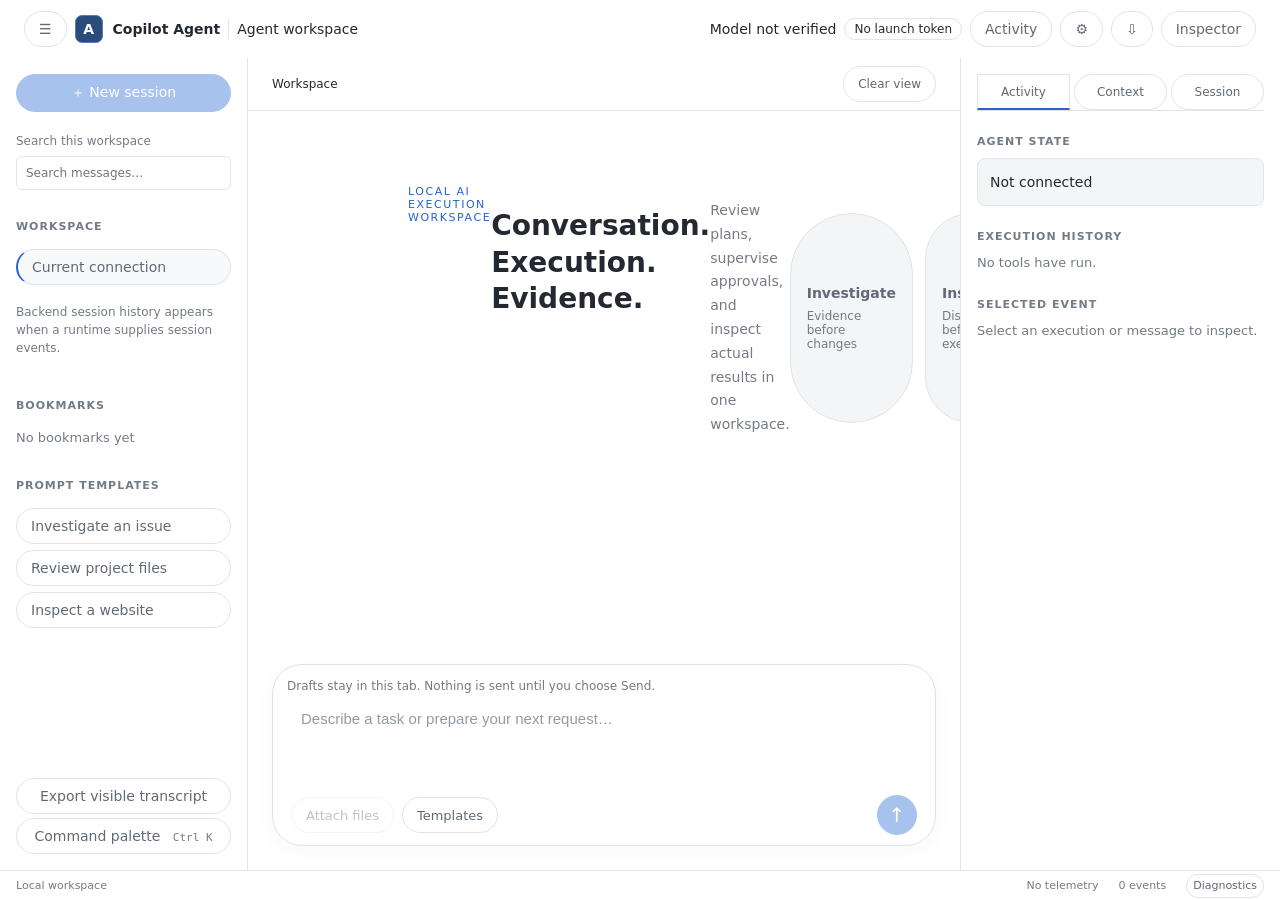
==== agent_ui/web/index.html @ c42e673f "Integrate graphical workspace and browser plans" ====
<!doctype html>
<html lang="en"><head><meta charset="utf-8"><meta name="viewport" content="width=device-width,initial-scale=1"><title>Copilot Agent Workspace</title><link rel="stylesheet" href="styles.css"></head>
<body class="light"><a class="skip" href="#composer">Skip to composer</a>
<header><button id="toggle-left" aria-label="Toggle sessions">☰</button><span class="brand"><span class="brandmark">A</span>Copilot Agent</span><span class="divider"></span><span id="session-title">Agent workspace</span><span class="spacer"></span><span id="model">Model not verified</span><span id="connection" class="pill">Connecting</span><button id="notifications" aria-label="Notifications">Activity</button><button id="settings" title="Settings" aria-label="Settings">⚙</button><button id="focus-export" title="Export transcript" aria-label="Export transcript">⇩</button><button id="toggle-right" aria-label="Toggle context panel">Inspector</button></header>
<div class="layout"><aside id="sidebar"><button id="new-session" class="primary wide" disabled>＋ New session</button><label class="search-label">Search this workspace<input id="search" type="search" placeholder="Search messages…"></label><h2>WORKSPACE</h2><button class="nav active" id="current-session">Current connection</button><p class="muted small">Backend session history appears when a runtime supplies session events.</p><h2>BOOKMARKS</h2><div id="bookmarks" class="empty-small">No bookmarks yet</div><h2>PROMPT TEMPLATES</h2><button class="nav template" data-template="Investigate the issue using evidence. Propose an ordered plan, inspect before changing anything, and report what remains unverified.">Investigate an issue</button><button class="nav template" data-template="Review the attached files. Identify the requested changes, preserve existing contracts, and propose a minimal validation plan.">Review project files</button><button class="nav template" data-template="Inspect the approved website using the existing browser session. Discover controls first, then propose the next safe execution batch.">Inspect a website</button><div class="sidebar-bottom"><button id="export">Export visible transcript</button><button id="palette-button">Command palette <kbd>Ctrl K</kbd></button></div></aside>
<main><div class="thread-toolbar"><span id="state-label">Workspace</span><span class="spacer"></span><button id="clear-view">Clear view</button><button id="jump" hidden>New activity ↓</button></div><section id="thread" aria-label="Conversation"><div class="welcome" id="welcome"><span class="eyebrow">LOCAL AI EXECUTION WORKSPACE</span><h1>Conversation. Execution. Evidence.</h1><p>Review plans, supervise approvals, and inspect actual results in one workspace.</p><div class="welcome-grid"><button class="template" data-template="Investigate the issue and propose a safe multistep plan.">Investigate<span>Evidence before changes</span></button><button class="template" data-template="Inspect the approved page and identify its controls before proposing actions.">Inspect<span>Discover before execution</span></button><button class="template" data-template="Validate the proposed changes and report actual test evidence.">Validate<span>Results, not assumptions</span></button></div><p class="muted" id="runtime-note">Connecting to the local workspace…</p></div><div id="messages"></div></section><div id="approval-region" aria-label="Pending approvals"></div><section class="composer-shell"><div id="draft-note" class="muted small">Drafts stay in this tab. Nothing is sent until you choose Send.</div><label for="composer" class="sr-only">Request to Copilot</label><textarea id="composer" placeholder="Describe a task or prepare your next request…" rows="3"></textarea><div class="composer-actions"><button id="attach" disabled>Attach files</button><button id="templates">Templates</button><button disabled title="Voice input is not implemented">Voice unavailable</button><span class="spacer"></span><span class="muted small">Ctrl Enter to send</span><button id="stop" hidden>Stop agent</button><button id="send" class="primary" aria-label="Send message" title="Send message" disabled>↑</button></div></section></main>
<aside id="inspector"><div class="tabs" role="tablist"><button role="tab" aria-selected="true" data-tab="activity">Activity</button><button role="tab" aria-selected="false" data-tab="context">Context</button><button role="tab" aria-selected="false" data-tab="session">Session</button></div><div id="inspector-content"><h2>AGENT STATE</h2><div id="agent-state" class="inspector-card">Not connected</div><h2>EXECUTION HISTORY</h2><div id="tools" class="empty-small">No tools have run.</div><h2>SELECTED EVENT</h2><div id="selection" class="empty-small">Select an execution or message to inspect.</div></div></aside></div>
<footer><span id="health">Local workspace</span><span class="spacer"></span><span>No telemetry</span><span id="count">0 events</span><button id="debug">Diagnostics</button></footer><div id="live" class="sr-only" role="status" aria-live="polite"></div><div id="toast" role="status" hidden></div>
<dialog id="modal"><div class="dialog-head"><h2 id="modal-title">Workspace</h2><button id="modal-close" aria-label="Close dialog">×</button></div><div id="modal-content"></div></dialog><script src="app.js"></script></body></html>
---- agent_ui/web/styles.css ----
:root{color-scheme:dark;--bg:#111318;--nav:#15181e;--surface:#1b2028;--raised:#242b35;--border:#343d49;--text:#f0f3f8;--muted:#b8c2d0;--accent:#8ab4f8;--success:#8bd5a3;--warning:#eac17a;--error:#f19a9a;font-family:"Segoe UI",system-ui,sans-serif;font-size:14px}*{box-sizing:border-box}body{margin:0;background:var(--bg);color:var(--text);height:100vh;display:flex;flex-direction:column}button,input,textarea{font:inherit}button{color:var(--text);background:transparent;border:1px solid transparent;border-radius:6px;padding:8px 10px;cursor:pointer;min-height:36px}button:hover{background:var(--raised)}button:disabled{opacity:.5;cursor:not-allowed}button:focus-visible,input:focus-visible,textarea:focus-visible,summary:focus-visible{outline:2px solid var(--accent);outline-offset:3px}.primary{background:#294c7a;border-color:#507eb8}.primary:hover{background:#355d91}.wide{width:100%}header{height:56px;flex-shrink:0;display:flex;align-items:center;gap:12px;padding:0 16px;border-bottom:1px solid var(--border);background:var(--nav)}.brand{display:flex;align-items:center;gap:10px;font-weight:600;white-space:nowrap}.brandmark{background:#294c7a;border:1px solid #507eb8;width:28px;height:28px;border-radius:7px;display:grid;place-items:center}.divider{height:20px;border-left:1px solid var(--border)}.spacer{flex:1}.pill{border:1px solid var(--border);border-radius:12px;padding:3px 9px;font-size:12px;white-space:nowrap}.layout{display:grid;grid-template-columns:248px minmax(340px,1fr) 320px;flex:1;min-height:0}.layout.left-hidden{grid-template-columns:0 minmax(340px,1fr) 320px}.layout.right-hidden{grid-template-columns:248px minmax(340px,1fr) 0}.layout.left-hidden.right-hidden{grid-template-columns:0 1fr 0}.left-hidden #sidebar,.right-hidden #inspector{display:none}aside{background:var(--nav);overflow:auto;min-width:0}#sidebar{padding:16px;border-right:1px solid var(--border);display:flex;flex-direction:column;gap:6px}h2{font-size:11px;letter-spacing:.09em;color:var(--muted);margin:24px 0 10px}.search-label{font-size:12px;color:var(--muted);display:block;margin-top:16px}input{width:100%;padding:9px;margin-top:8px;background:var(--bg);border:1px solid var(--border);border-radius:6px;color:var(--text)}.nav{text-align:left;width:100%}.active{background:var(--raised);border-left:2px solid var(--accent)}.sidebar-bottom{margin-top:auto;padding-top:24px;display:grid;gap:4px}kbd{font:11px "Cascadia Code",monospace;color:var(--muted);margin-left:8px}.muted{color:var(--muted)}.small{font-size:12px;line-height:1.5}.empty-small{font-size:13px;color:var(--muted);line-height:1.6}main{min-width:0;min-height:0;display:flex;flex-direction:column}.thread-toolbar{display:flex;align-items:center;padding:8px 24px;border-bottom:1px solid var(--border);font-size:12px}#thread{overflow:auto;flex:1;padding:28px 32px;scroll-behavior:auto}.welcome{max-width:760px;margin:6vh auto 30px}.eyebrow{font-size:11px;letter-spacing:.14em;color:var(--accent)}h1{font-size:28px;font-weight:600;line-height:1.3}.welcome p{line-height:1.7;color:var(--muted)}.welcome-grid{display:grid;grid-template-columns:repeat(3,1fr);gap:12px;margin:28px 0}.welcome-grid button{text-align:left;background:var(--surface);border:1px solid var(--border);padding:16px;font-weight:600}.welcome-grid span{display:block;font-size:12px;color:var(--muted);margin-top:8px;font-weight:400}.message{max-width:900px;margin:0 auto 24px}.message-head{display:flex;gap:10px;align-items:center;font-size:12px;margin-bottom:10px;color:var(--muted)}.message-head strong{color:var(--text)}.message-head time{margin-left:auto}.avatar{width:24px;height:24px;border:1px solid var(--border);border-radius:6px;display:grid;place-items:center;font-size:11px}.message-body{font-size:15px;line-height:1.65;overflow-wrap:anywhere}.message.user .message-body{background:var(--surface);border:1px solid var(--border);padding:14px 18px;border-radius:8px}.message.system,.message.status,.message.connection{border-left:2px solid var(--border);padding:4px 12px}.message.error{border:1px solid #84525a;background:#241b21;padding:16px;border-radius:8px}.message.warning{border:1px solid #78633e;padding:16px;border-radius:8px}.message.tool,.message.plan,.message.artifact{border:1px solid var(--border);background:var(--surface);border-radius:8px;padding:16px}.message.selected{outline:1px solid var(--accent)}.status-row{display:flex;align-items:center;gap:10px;font-size:13px}.status-success{color:var(--success)}.status-error{color:var(--error)}.status-warning{color:var(--warning)}.status-neutral{color:var(--muted)}.spinner{width:12px;height:12px;border:2px solid var(--border);border-top-color:var(--accent);border-radius:50%;animation:spin 1s linear infinite}@keyframes spin{to{transform:rotate(360deg)}}.steps{list-style:none;padding:0;margin:12px 0}.steps li{padding:8px 0;display:flex;gap:12px;border-bottom:1px solid var(--border)}.step-number{color:var(--muted);min-width:20px}.step-copy{flex:1}.step-copy small{display:block;color:var(--muted)}details{margin-top:12px}summary{cursor:pointer;color:var(--muted);padding:5px 0}pre{background:var(--bg);border:1px solid var(--border);border-radius:6px;padding:12px;overflow:auto;font:13px/1.5 "Cascadia Code",Consolas,monospace;white-space:pre-wrap;overflow-wrap:anywhere}code{font-family:"Cascadia Code",Consolas,monospace}table{border-collapse:collapse;width:100%;font-size:13px;margin:12px 0}th,td{padding:8px;border:1px solid var(--border);text-align:left}.message-body p{margin:0 0 12px}.message-body ul{padding-left:22px}.code-head{display:flex;justify-content:space-between;align-items:center;font-size:12px;color:var(--muted)}.composer-shell{margin:0 24px 18px;border:1px solid var(--border);background:var(--surface);border-radius:10px;padding:12px}textarea{width:100%;resize:vertical;min-height:72px;max-height:260px;background:transparent;color:var(--text);border:0;padding:10px 2px;line-height:1.6}textarea:focus{outline:0}.composer-shell:focus-within{border-color:var(--accent)}.composer-actions{display:flex;align-items:center;gap:4px;flex-wrap:wrap}#inspector{border-left:1px solid var(--border);padding:16px}.tabs{display:flex;border-bottom:1px solid var(--border);gap:4px}.tabs button{flex:1;padding:8px 4px;font-size:12px}.tabs [aria-selected=true]{border-bottom:2px solid var(--accent);border-radius:0}.inspector-card{padding:12px;border:1px solid var(--border);background:var(--surface);border-radius:8px;line-height:1.6}.tool-mini{width:100%;text-align:left;border:1px solid var(--border);margin-bottom:8px;font-size:12px}.tool-mini span{display:block;color:var(--muted);margin-top:4px}footer{height:30px;border-top:1px solid var(--border);display:flex;align-items:center;gap:20px;padding:0 16px;font-size:11px;color:var(--muted);flex-shrink:0}footer button{min-height:24px;padding:2px 6px;font-size:11px}.sr-only{position:absolute;width:1px;height:1px;overflow:hidden;clip-path:inset(50%)}.skip{position:absolute;top:-100px;left:12px;z-index:10;background:var(--raised);color:var(--text);padding:10px}.skip:focus{top:8px}dialog{width:min(760px,90vw);max-height:85vh;border:1px solid var(--border);border-radius:10px;background:var(--surface);color:var(--text);padding:24px}dialog::backdrop{background:#0009}.dialog-head{display:flex;align-items:center;justify-content:space-between}.dialog-head h2{font-size:18px;letter-spacing:0;color:var(--text);margin:0}.dialog-actions{display:flex;gap:8px;margin-top:16px;flex-wrap:wrap}.approval{margin:0 24px 12px;padding:16px;border:1px solid #78633e;border-radius:8px;background:#242117}.approval h3{font-size:14px;margin:0 0 8px;color:var(--warning)}.approval p{font-size:13px;line-height:1.6}.approval .review{border:1px solid var(--border)}#toast{position:fixed;bottom:48px;left:50%;transform:translateX(-50%);padding:12px 18px;background:var(--raised);border:1px solid var(--border);border-radius:8px;max-width:80vw;z-index:20}.command{display:block;width:100%;text-align:left;border-bottom:1px solid var(--border);border-radius:0;padding:12px}.match{outline:1px solid var(--accent)}a{color:var(--accent)}.compact .message{margin-bottom:14px}.compact #thread{padding:18px 24px}.light{color-scheme:light;--bg:#f6f8fb;--nav:#eef1f5;--surface:#fff;--raised:#e4eaf2;--border:#b8c4d4;--text:#182230;--muted:#45556a;--accent:#245ca2;--success:#23623d;--warning:#72511a;--error:#a13243}.light .primary{color:white}.light .message.error{background:#fff1f3}.light .approval{background:#fff8e8}.light .brandmark{color:white}@media(max-width:1100px){.layout{grid-template-columns:220px minmax(340px,1fr) 0}#inspector{display:none}.layout.left-hidden{grid-template-columns:0 1fr 0}.layout.right-hidden{grid-template-columns:220px 1fr 0}header #model{display:none}}@media(max-width:720px){.layout,.layout.right-hidden{grid-template-columns:0 1fr 0}#sidebar{display:none}header{gap:6px;padding:0 8px}#session-title,.divider,header #notifications{display:none}.brand{font-size:12px}#thread{padding:20px 16px}.composer-shell{margin:0 12px 12px}.welcome-grid{grid-template-columns:1fr}.composer-actions .small{display:none}footer{gap:8px}header button{font-size:12px;padding:6px}.layout.mobile-left{grid-template-columns:220px 1fr 0}.mobile-left #sidebar{display:flex}.layout.mobile-right{grid-template-columns:0 1fr 280px}.mobile-right #inspector{display:block}.layout.mobile-right main{display:none}}@media(prefers-reduced-motion:reduce){*{animation:none!important;scroll-behavior:auto!important}}@media(forced-colors:active){button,.message,.approval{border:1px solid CanvasText}.spinner{border-color:CanvasText}.primary{background:Highlight;color:HighlightText}}
/* Focused white chat: presentation only, runtime and approval contracts unchanged. */
:root,.light{color-scheme:light;--bg:#fff;--nav:#fff;--surface:#f4f5f7;--raised:#f8f9fb;--border:#e1e4e8;--text:#242830;--muted:#747b86;--accent:#2563cf;--success:#337957;--warning:#94703b;--error:#b15462}
html,body{height:100%;background:#fff;color:var(--text)}body{display:flex;flex-direction:column;font-family:'Segoe UI',system-ui,sans-serif}
header{height:58px;min-height:58px;background:#fff;border:0;padding:10px 24px;gap:8px}
header .brand,header .divider,#session-title,#model,#connection,#notifications,#toggle-left,#toggle-right,footer,#sidebar,#inspector,.thread-heading,#welcome{display:none!important}
.layout,.layout.left-hidden,.layout.right-hidden,.layout.mobile-left,.layout.mobile-right{display:flex!important;flex:1;min-height:0;grid-template-columns:none}
.layout main,.layout.mobile-right main{display:flex!important;flex:1;min-width:0;flex-direction:column;background:#fff}
#thread{flex:1;min-height:0;padding:20px max(24px,calc((100vw - 960px)/2));scrollbar-width:thin;scrollbar-color:#dce0e6 transparent;scroll-behavior:smooth}
#messages{width:100%;padding-bottom:20px}.message{width:fit-content;max-width:86%;margin:0 auto 20px 0;border:0!important;padding:0!important;background:transparent!important;border-radius:0!important;animation:chat-in .18s ease-out}
.message.user{margin-left:auto;margin-right:0;max-width:78%}.message-head{gap:6px;margin:0 12px 6px;font-size:11px;color:#818894}.message-head .avatar,.message-head strong,.message-head time{display:none}.message-head button{opacity:0;padding:3px 9px;font-size:11px;transition:opacity .15s}.message:hover .message-head button,.message:focus-within .message-head button{opacity:1}
.message-body,.message.user .message-body{padding:16px 20px;border:1px solid #e8eaee;border-radius:22px;background:#f2f3f5;color:#292d35;line-height:1.7;font-size:15px;overflow-wrap:anywhere;min-width:60px;max-width:100%;height:auto;box-shadow:0 1px 2px #18243b04}
.message.user .message-body{background:#e7f0ff;border-color:#dbe8ff;color:#163b75;border-bottom-right-radius:7px}.message.copilot .message-body{border-bottom-left-radius:7px}
.message.system .message-body,.message.status .message-body,.message.connection .message-body,.message.session .message-body{background:#f4f5f7;border-color:#e8eaee;color:#626976}
.message.plan .message-body,.message.context .message-body{background:#f0edfa;border-color:#e6e0f5;color:#655282}.message.tool .message-body,.message.artifact .message-body{background:#edf6f0;border-color:#dfeee4;color:#37634b}.message.model .message-body{background:#edf3fc;border-color:#e0e9f6;color:#42618b}.message.warning .message-body{background:#fff6e7;border-color:#f3e8d1;color:#826632}.message.error .message-body{background:#fceef0;border-color:#f3dfe4;color:#995365}
.message-body p:last-child{margin-bottom:0}.message-body pre{max-width:100%;border:1px solid #e0e3e9;background:#fff;border-radius:14px;padding:16px;overflow:auto;color:#303641}.message-body code{background:#e7e9ef;color:inherit;border-radius:5px;padding:2px 5px}.message-body pre code{background:none;padding:0}.message-body table{display:block;max-width:100%;overflow:auto;border-radius:10px}.message-body details{border-radius:12px;background:#ffffff65;padding:8px 12px;margin-top:12px}.message-body summary{font-size:12px;cursor:pointer}
button{border:1px solid #e0e3e8;background:#fff;color:#626976;border-radius:999px;padding:9px 14px;transition:background .15s,border-color .15s,box-shadow .15s;cursor:pointer}button:hover:not(:disabled){background:#f4f6f9;border-color:#cbd2dc;box-shadow:0 2px 6px #24365608}button:active:not(:disabled){background:#eaf0f8}button:focus-visible,textarea:focus-visible{outline:2px solid #7eabf0;outline-offset:3px}button:disabled{opacity:.4;cursor:not-allowed}.primary,.light .primary{background:#2868d5;color:#fff;border-color:#2868d5}.primary:hover:not(:disabled){background:#205bbc;color:#fff}
.composer-shell{width:calc(100% - 48px);max-width:960px;margin:0 auto 24px;padding:12px 14px 10px;background:#fff;border:1px solid #dfe3e9;border-radius:30px;box-shadow:0 5px 24px #23365308;flex-shrink:0}.composer-shell:focus-within{border-color:#b6c9e7;box-shadow:0 5px 24px #23365308,0 0 0 3px #eaf2ff70}.composer-shell label,.composer-actions .small,.composer-actions button[title*="Voice"]{display:none!important}
#composer{display:block;width:100%;min-height:52px;height:52px;max-height:min(38vh,360px);resize:none;border:0!important;border-radius:24px;background:#fff;color:#242830;padding:12px 14px;font:15px/1.6 'Segoe UI',sans-serif;box-sizing:border-box;outline:none;overflow-y:hidden}#composer::placeholder{color:#959ba5}.composer-actions{display:flex;align-items:center;gap:8px;padding:4px 4px 0}.composer-actions button{font-size:13px}#send{width:40px;height:40px;padding:0;font-size:20px}#attachments:empty{display:none}#attachments{display:flex;flex-wrap:wrap;gap:6px;padding:0 10px}.attachment-chip{border-radius:14px;background:#f5f7fa;border:1px solid #e5e8ed}
#approval-area:empty{display:none}#approval-area{max-width:960px;width:calc(100% - 48px);margin:0 auto}.approval{border-radius:20px;background:#fff8ec;border:1px solid #f0e4cc;margin-bottom:14px}.approval button{margin-right:6px}
#modal{border:1px solid #e4e7ec;border-radius:24px;background:#fff;color:#292d35;box-shadow:0 20px 80px #26344824}#modal::backdrop{background:#24344a24;backdrop-filter:blur(3px)}#toast{background:#fff;color:#424a57;border:1px solid #e4e7ec;border-radius:18px;box-shadow:0 8px 30px #22344c12;bottom:120px}
@keyframes chat-in{from{opacity:0;transform:translateY(4px)}to{opacity:1;transform:translateY(0)}}
@media(max-width:720px){header{padding:8px 16px;height:48px;min-height:48px}#thread{padding:12px 16px}.message{max-width:94%}.message.user{max-width:88%}.message-body,.message.user .message-body{padding:13px 16px;font-size:14px}.composer-shell{width:calc(100% - 24px);margin-bottom:12px;border-radius:26px}#approval-area{width:calc(100% - 24px)}.message-head button{opacity:1}#composer{max-height:30vh}}
@media(prefers-reduced-motion:reduce){*{animation:none!important;scroll-behavior:auto!important;transition:none!important}}
/* Keep the workspace navigation and evidence inspector available beside chat. */
header .brand{display:flex!important}header .divider,#session-title,#model,#connection,#notifications,#toggle-left,#toggle-right{display:initial!important}
header .brandmark{display:grid!important}header .spacer{display:block!important}
footer{display:flex!important}#sidebar{display:flex!important}#inspector{display:block!important}#welcome{display:flex!important}
.layout,.layout.left-hidden,.layout.right-hidden,.layout.mobile-left,.layout.mobile-right{display:grid!important;grid-template-columns:248px minmax(340px,1fr) 320px!important}
.layout.left-hidden{grid-template-columns:0 minmax(340px,1fr) 320px!important}.layout.right-hidden{grid-template-columns:248px minmax(340px,1fr) 0!important}
.layout.left-hidden.right-hidden{grid-template-columns:0 minmax(340px,1fr) 0!important}
@media(max-width:1100px){.layout,.layout.right-hidden{grid-template-columns:220px minmax(340px,1fr) 0!important}#inspector{display:none!important}.layout.right-hidden{grid-template-columns:220px minmax(340px,1fr) 0!important}}
@media(max-width:720px){.layout,.layout.right-hidden{grid-template-columns:0 minmax(0,1fr) 0!important}#sidebar{display:none!important}header .brand{display:flex!important}#session-title,header .divider,header #notifications{display:none!important}.layout.mobile-left{grid-template-columns:minmax(200px,80vw) minmax(0,1fr) 0!important}.mobile-left #sidebar{display:flex!important}.layout.mobile-right{grid-template-columns:0 minmax(0,1fr) minmax(260px,85vw)!important}.mobile-right #inspector{display:block!important}.mobile-right main{display:none!important}}
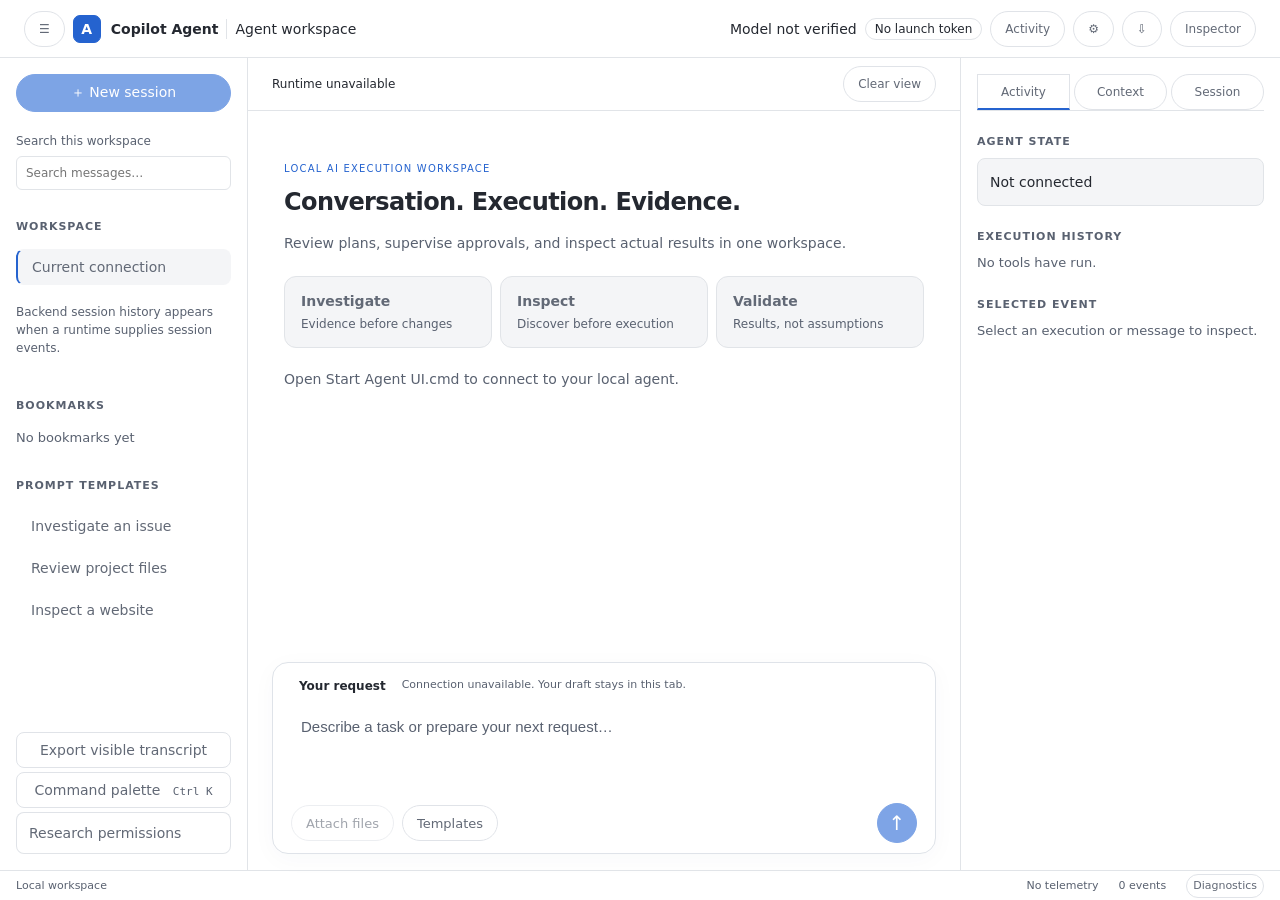
==== commit ddbc7968: "Refine agent launch card and preserve prompt execution flow" ====
--- a/agent_ui/web/index.html
+++ b/agent_ui/web/index.html
@@ -3,7 +3,12 @@
 <body class="light"><a class="skip" href="#composer">Skip to composer</a>
 <header><button id="toggle-left" aria-label="Toggle sessions">☰</button><span class="brand"><span class="brandmark">A</span>Copilot Agent</span><span class="divider"></span><span id="session-title">Agent workspace</span><span class="spacer"></span><span id="model">Model not verified</span><span id="connection" class="pill">Connecting</span><button id="notifications" aria-label="Notifications">Activity</button><button id="settings" title="Settings" aria-label="Settings">⚙</button><button id="focus-export" title="Export transcript" aria-label="Export transcript">⇩</button><button id="toggle-right" aria-label="Toggle context panel">Inspector</button></header>
 <div class="layout"><aside id="sidebar"><button id="new-session" class="primary wide" disabled>＋ New session</button><label class="search-label">Search this workspace<input id="search" type="search" placeholder="Search messages…"></label><h2>WORKSPACE</h2><button class="nav active" id="current-session">Current connection</button><p class="muted small">Backend session history appears when a runtime supplies session events.</p><h2>BOOKMARKS</h2><div id="bookmarks" class="empty-small">No bookmarks yet</div><h2>PROMPT TEMPLATES</h2><button class="nav template" data-template="Investigate the issue using evidence. Propose an ordered plan, inspect before changing anything, and report what remains unverified.">Investigate an issue</button><button class="nav template" data-template="Review the attached files. Identify the requested changes, preserve existing contracts, and propose a minimal validation plan.">Review project files</button><button class="nav template" data-template="Inspect the approved website using the existing browser session. Discover controls first, then propose the next safe execution batch.">Inspect a website</button><div class="sidebar-bottom"><button id="export">Export visible transcript</button><button id="palette-button">Command palette <kbd>Ctrl K</kbd></button></div></aside>
-<main><div class="thread-toolbar"><span id="state-label">Workspace</span><span class="spacer"></span><button id="clear-view">Clear view</button><button id="jump" hidden>New activity ↓</button></div><section id="thread" aria-label="Conversation"><div class="welcome" id="welcome"><span class="eyebrow">LOCAL AI EXECUTION WORKSPACE</span><h1>Conversation. Execution. Evidence.</h1><p>Review plans, supervise approvals, and inspect actual results in one workspace.</p><div class="welcome-grid"><button class="template" data-template="Investigate the issue and propose a safe multistep plan.">Investigate<span>Evidence before changes</span></button><button class="template" data-template="Inspect the approved page and identify its controls before proposing actions.">Inspect<span>Discover before execution</span></button><button class="template" data-template="Validate the proposed changes and report actual test evidence.">Validate<span>Results, not assumptions</span></button></div><p class="muted" id="runtime-note">Connecting to the local workspace…</p></div><div id="messages"></div></section><div id="approval-region" aria-label="Pending approvals"></div><section class="composer-shell"><div id="draft-note" class="muted small">Drafts stay in this tab. Nothing is sent until you choose Send.</div><label for="composer" class="sr-only">Request to Copilot</label><textarea id="composer" placeholder="Describe a task or prepare your next request…" rows="3"></textarea><div class="composer-actions"><button id="attach" disabled>Attach files</button><button id="templates">Templates</button><button disabled title="Voice input is not implemented">Voice unavailable</button><span class="spacer"></span><span class="muted small">Ctrl Enter to send</span><button id="stop" hidden>Stop agent</button><button id="send" class="primary" aria-label="Send message" title="Send message" disabled>↑</button></div></section></main>
+<main><div class="thread-toolbar"><span id="state-label">Workspace</span><span class="spacer"></span><button id="clear-view">Clear view</button><button id="jump" hidden>New activity ↓</button></div><section id="thread" aria-label="Conversation"><div class="welcome" id="welcome"><span class="eyebrow">LOCAL AI EXECUTION WORKSPACE</span><h1>Conversation. Execution. Evidence.</h1><p>Review plans, supervise approvals, and inspect actual results in one workspace.</p><div class="welcome-grid"><button class="template" data-template="Investigate the issue and propose a safe multistep plan.">Investigate<span>Evidence before changes</span></button><button class="template" data-template="Inspect the approved page and identify its controls before proposing actions.">Inspect<span>Discover before execution</span></button><button class="template" data-template="Validate the proposed changes and report actual test evidence.">Validate<span>Results, not assumptions</span></button></div><p class="muted" id="runtime-note">Connecting to the local workspace…</p></div><div id="messages"></div></section><div id="approval-region" aria-label="Pending approvals"></div><section id="launch-card" class="launch-card" aria-labelledby="launch-heading" hidden>
+<div class="launch-copy"><span class="eyebrow">LOCAL WORKSPACE</span><h2 id="launch-heading">Start agent</h2><p>Open the visible Copilot browser and initialise this session.</p></div>
+<dl class="launch-summary"><div><dt>Browser</dt><dd>Visible Edge</dd></div><div><dt>Model</dt><dd>Choose after starting</dd></div><div><dt>Execution</dt><dd>Approval required for generated code</dd></div></dl>
+<div class="launch-actions"><button id="start-agent" class="primary" type="button" aria-describedby="launch-status">Start agent <span aria-hidden="true">&rarr;</span></button><button id="cancel-launch" type="button">Cancel</button></div>
+<p id="launch-status" class="launch-status" role="status" aria-live="polite" aria-atomic="true">Waiting for the backend start prompt.</p>
+</section><section class="composer-shell"><div id="draft-note" class="muted small"><span id="composer-label">Your request</span><span id="composer-hint">Drafts stay in this tab. Nothing is sent until you choose Send.</span></div><label for="composer" class="sr-only">Request to Copilot</label><textarea id="composer" aria-describedby="composer-hint composer-error" maxlength="100000" placeholder="Describe a task or prepare your next request…" rows="3"></textarea><p id="composer-error" class="composer-error" role="alert" hidden></p><div class="composer-actions"><button id="attach" disabled>Attach files</button><button id="templates">Templates</button><button disabled title="Voice input is not implemented">Voice unavailable</button><span class="spacer"></span><span class="muted small">Ctrl Enter to send</span><button id="stop" hidden>Stop agent</button><button id="send" class="primary" aria-label="Send message" title="Send message" disabled>↑</button></div></section></main>
 <aside id="inspector"><div class="tabs" role="tablist"><button role="tab" aria-selected="true" data-tab="activity">Activity</button><button role="tab" aria-selected="false" data-tab="context">Context</button><button role="tab" aria-selected="false" data-tab="session">Session</button></div><div id="inspector-content"><h2>AGENT STATE</h2><div id="agent-state" class="inspector-card">Not connected</div><h2>EXECUTION HISTORY</h2><div id="tools" class="empty-small">No tools have run.</div><h2>SELECTED EVENT</h2><div id="selection" class="empty-small">Select an execution or message to inspect.</div></div></aside></div>
 <footer><span id="health">Local workspace</span><span class="spacer"></span><span>No telemetry</span><span id="count">0 events</span><button id="debug">Diagnostics</button></footer><div id="live" class="sr-only" role="status" aria-live="polite"></div><div id="toast" role="status" hidden></div>
 <dialog id="modal"><div class="dialog-head"><h2 id="modal-title">Workspace</h2><button id="modal-close" aria-label="Close dialog">×</button></div><div id="modal-content"></div></dialog><script src="app.js"></script></body></html>
--- a/agent_ui/web/styles.css
+++ b/agent_ui/web/styles.css
@@ -31,3 +31,50 @@
 .layout.left-hidden.right-hidden{grid-template-columns:0 minmax(340px,1fr) 0!important}
 @media(max-width:1100px){.layout,.layout.right-hidden{grid-template-columns:220px minmax(340px,1fr) 0!important}#inspector{display:none!important}.layout.right-hidden{grid-template-columns:220px minmax(340px,1fr) 0!important}}
 @media(max-width:720px){.layout,.layout.right-hidden{grid-template-columns:0 minmax(0,1fr) 0!important}#sidebar{display:none!important}header .brand{display:flex!important}#session-title,header .divider,header #notifications{display:none!important}.layout.mobile-left{grid-template-columns:minmax(200px,80vw) minmax(0,1fr) 0!important}.mobile-left #sidebar{display:flex!important}.layout.mobile-right{grid-template-columns:0 minmax(0,1fr) minmax(260px,85vw)!important}.mobile-right #inspector{display:block!important}.mobile-right main{display:none!important}}
+
+.action-review,.message.action,.approval-card{background:#fff3a3;color:#322a00}.action-review pre{background:transparent;color:inherit}.permission-card{padding:16px;border:1px solid #ddd;border-radius:12px;margin:12px 0}.permission-choice{display:block;padding:4px}.permission-card button{margin:4px}
+
+/* Compact launch surface; execution remains in the existing prompt handler. */
+.light{--muted:#596170}
+header{height:auto;min-height:58px;flex-wrap:wrap;border-bottom:1px solid var(--border)}
+header button{font-size:12px}header .brandmark{background:var(--accent);border-color:var(--accent)}
+.layout main{grid-column:2;grid-row:1}#sidebar{grid-column:1;grid-row:1}#inspector{grid-column:3;grid-row:1}
+.layout.left-hidden #sidebar,.layout.right-hidden #inspector{display:none!important}
+#sidebar .nav{border-color:transparent;border-radius:8px;background:transparent}#sidebar .nav:hover{background:var(--raised)}#sidebar .nav.active{background:var(--surface);border-left:2px solid var(--accent)}
+.sidebar-bottom button{border-radius:8px}
+#thread{padding:24px;scroll-behavior:auto}
+#welcome{display:block!important;margin:24px auto;max-width:640px}
+#welcome[hidden]{display:none!important}
+.welcome h1{font-size:24px;letter-spacing:-.025em;margin:12px 0}
+.welcome-grid{gap:8px;margin:20px 0}.welcome-grid button{border-radius:12px}
+.eyebrow{font-size:10px;letter-spacing:.12em}
+.launch-card{flex-shrink:0;width:calc(100% - 48px);max-width:960px;max-height:55vh;overflow:auto;margin:0 auto 16px;padding:20px;border:1px solid var(--border);border-radius:16px;background:var(--nav);overflow-wrap:anywhere}
+.launch-card[hidden]{display:none}.launch-copy h2{font-size:20px;letter-spacing:-.02em;color:var(--text);margin:6px 0 8px}
+.launch-copy p{font-size:13px;line-height:1.6;color:var(--muted);margin:0}
+.launch-summary{display:flex;flex-wrap:wrap;gap:16px 24px;margin:16px 0;padding:14px 0;border-block:1px solid var(--border)}
+.launch-summary div{flex:1;min-width:110px}.launch-summary dt{font-size:11px;color:var(--muted);margin-bottom:5px}.launch-summary dd{margin:0;font-size:12px;line-height:1.5;color:var(--text)}
+.launch-actions{display:flex;gap:8px;align-items:center}.launch-actions button{min-height:44px;border-radius:10px;padding:10px 16px;font-weight:600}
+#start-agent{display:flex;gap:24px;justify-content:space-between;align-items:center;min-width:160px}
+.launch-status{font-size:12px;line-height:1.6;color:var(--muted);min-height:2.8em;margin:12px 0 0}
+.launch-card.has-error .launch-status,.composer-error{color:var(--error)}
+.composer-shell{border-radius:16px;margin-bottom:16px;max-height:45vh;overflow:auto}
+#draft-note{display:flex;flex-wrap:wrap;gap:4px 16px;padding:2px 12px 8px}
+#composer-label{font-weight:600;color:var(--text)}#composer-hint{font-size:11px}
+.composer-shell label.sr-only{display:block!important}
+#composer{border-radius:8px}#composer::placeholder{color:var(--muted)}
+#composer:focus-visible{outline:2px solid var(--accent);outline-offset:0}
+.composer-error{font-size:12px;line-height:1.5;margin:0 12px 8px;overflow-wrap:anywhere}
+button:focus-visible,input:focus-visible,summary:focus-visible{outline-color:var(--accent)}
+button:disabled{opacity:.6}#approval-region{flex-shrink:0;max-height:25vh;overflow:auto}
+.message-head{flex-wrap:wrap}.message-head button{color:var(--muted)}
+@media(max-width:1100px){.layout.left-hidden,.layout.left-hidden.right-hidden{grid-template-columns:0 minmax(0,1fr) 0!important}}
+@media(max-width:720px){
+ header{padding:8px 12px;gap:6px}header #connection{font-size:11px}header #model{display:none!important}header #focus-export,header .command{display:none}
+ .layout,.layout.left-hidden,.layout.right-hidden,.layout.left-hidden.right-hidden{grid-template-columns:0 minmax(0,1fr) 0!important}
+ #thread{padding:16px}.launch-card{width:calc(100% - 24px);padding:16px;margin-bottom:12px}
+ .launch-summary{gap:12px}.launch-actions{display:grid;grid-template-columns:1fr auto}#start-agent{min-width:0;width:100%}
+ .composer-shell{width:calc(100% - 24px);margin-bottom:12px}#draft-note{display:block}#composer-hint{display:block;margin-top:4px}
+ footer #count{display:none}.thread-toolbar{padding:8px 12px}
+ .message-body,.message.user .message-body{min-width:0}.message{min-width:0}
+}
+@media(prefers-reduced-motion:reduce){.launch-card,.launch-card *{transition:none!important;animation:none!important}}
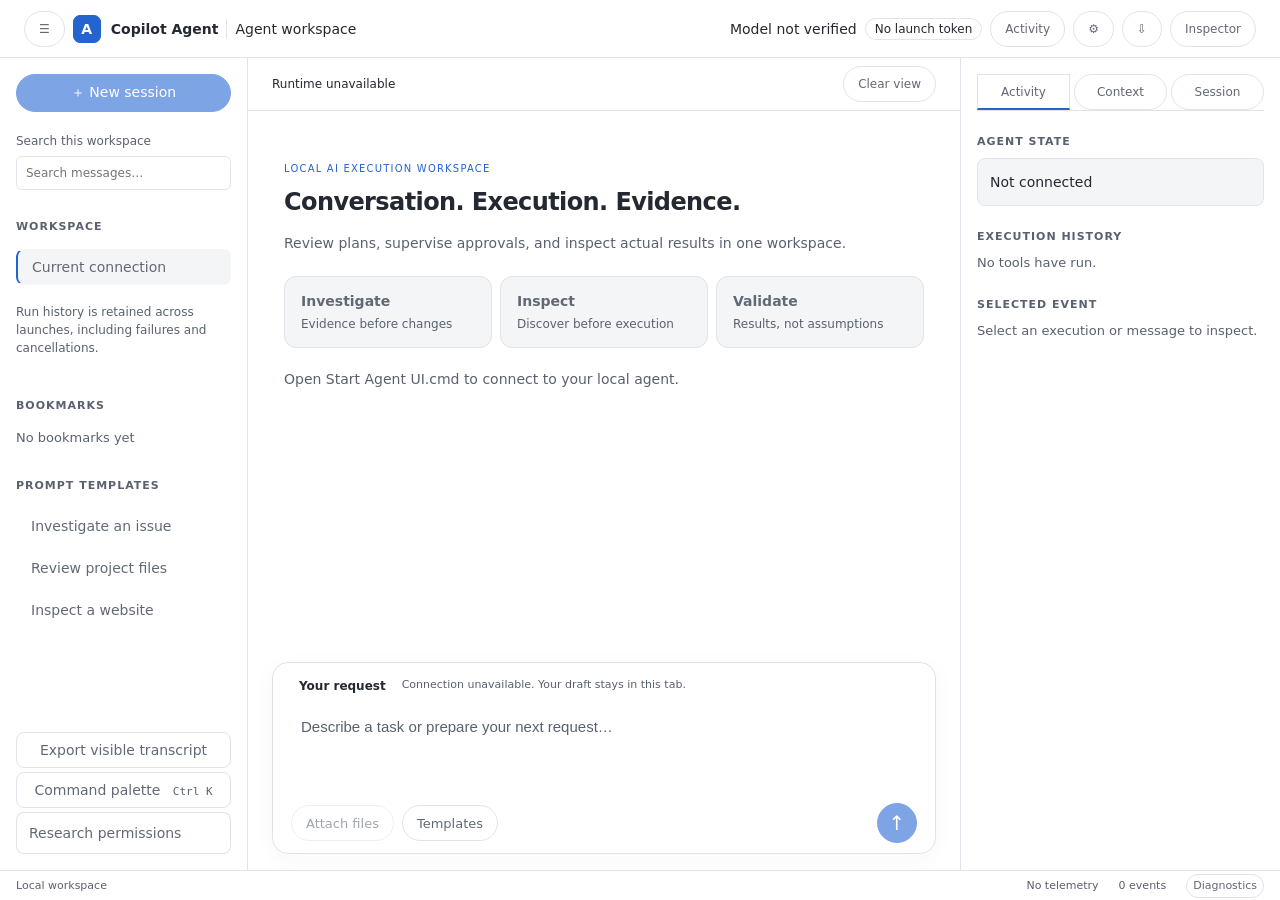
==== commit 9a31716a: "Repair Discoveries persistence, session navigation grants and recovery" ====
--- a/agent_ui/web/index.html
+++ b/agent_ui/web/index.html
@@ -2,9 +2,9 @@
 <html lang="en"><head><meta charset="utf-8"><meta name="viewport" content="width=device-width,initial-scale=1"><title>Copilot Agent Workspace</title><link rel="stylesheet" href="styles.css"></head>
 <body class="light"><a class="skip" href="#composer">Skip to composer</a>
 <header><button id="toggle-left" aria-label="Toggle sessions">☰</button><span class="brand"><span class="brandmark">A</span>Copilot Agent</span><span class="divider"></span><span id="session-title">Agent workspace</span><span class="spacer"></span><span id="model">Model not verified</span><span id="connection" class="pill">Connecting</span><button id="notifications" aria-label="Notifications">Activity</button><button id="settings" title="Settings" aria-label="Settings">⚙</button><button id="focus-export" title="Export transcript" aria-label="Export transcript">⇩</button><button id="toggle-right" aria-label="Toggle context panel">Inspector</button></header>
-<div class="layout"><aside id="sidebar"><button id="new-session" class="primary wide" disabled>＋ New session</button><label class="search-label">Search this workspace<input id="search" type="search" placeholder="Search messages…"></label><h2>WORKSPACE</h2><button class="nav active" id="current-session">Current connection</button><p class="muted small">Backend session history appears when a runtime supplies session events.</p><h2>BOOKMARKS</h2><div id="bookmarks" class="empty-small">No bookmarks yet</div><h2>PROMPT TEMPLATES</h2><button class="nav template" data-template="Investigate the issue using evidence. Propose an ordered plan, inspect before changing anything, and report what remains unverified.">Investigate an issue</button><button class="nav template" data-template="Review the attached files. Identify the requested changes, preserve existing contracts, and propose a minimal validation plan.">Review project files</button><button class="nav template" data-template="Inspect the approved website using the existing browser session. Discover controls first, then propose the next safe execution batch.">Inspect a website</button><div class="sidebar-bottom"><button id="export">Export visible transcript</button><button id="palette-button">Command palette <kbd>Ctrl K</kbd></button></div></aside>
+<div class="layout"><aside id="sidebar"><button id="new-session" class="primary wide" disabled>＋ New session</button><label class="search-label">Search this workspace<input id="search" type="search" placeholder="Search messages…"></label><h2>WORKSPACE</h2><button class="nav active" id="current-session">Current connection</button><p class="muted small">Run history is retained across launches, including failures and cancellations.</p><h2>BOOKMARKS</h2><div id="bookmarks" class="empty-small">No bookmarks yet</div><h2>PROMPT TEMPLATES</h2><button class="nav template" data-template="Investigate the issue using evidence. Propose an ordered plan, inspect before changing anything, and report what remains unverified.">Investigate an issue</button><button class="nav template" data-template="Review the attached files. Identify the requested changes, preserve existing contracts, and propose a minimal validation plan.">Review project files</button><button class="nav template" data-template="Inspect the approved website using the existing browser session. Discover controls first, then propose the next safe execution batch.">Inspect a website</button><div class="sidebar-bottom"><button id="export">Export visible transcript</button><button id="palette-button">Command palette <kbd>Ctrl K</kbd></button></div></aside>
 <main><div class="thread-toolbar"><span id="state-label">Workspace</span><span class="spacer"></span><button id="clear-view">Clear view</button><button id="jump" hidden>New activity ↓</button></div><section id="thread" aria-label="Conversation"><div class="welcome" id="welcome"><span class="eyebrow">LOCAL AI EXECUTION WORKSPACE</span><h1>Conversation. Execution. Evidence.</h1><p>Review plans, supervise approvals, and inspect actual results in one workspace.</p><div class="welcome-grid"><button class="template" data-template="Investigate the issue and propose a safe multistep plan.">Investigate<span>Evidence before changes</span></button><button class="template" data-template="Inspect the approved page and identify its controls before proposing actions.">Inspect<span>Discover before execution</span></button><button class="template" data-template="Validate the proposed changes and report actual test evidence.">Validate<span>Results, not assumptions</span></button></div><p class="muted" id="runtime-note">Connecting to the local workspace…</p></div><div id="messages"></div></section><div id="approval-region" aria-label="Pending approvals"></div><section id="launch-card" class="launch-card" aria-labelledby="launch-heading" hidden>
-<div class="launch-copy"><span class="eyebrow">LOCAL WORKSPACE</span><h2 id="launch-heading">Start agent</h2><p>Open the visible Copilot browser and initialise this session.</p></div>
+<div class="launch-copy"><span class="eyebrow">LOCAL WORKSPACE</span><h2 id="launch-heading">Start agent</h2><p>Confirm local navigation and verified knowledge saving for this run. The browser and run history are always visible.</p></div>
 <dl class="launch-summary"><div><dt>Browser</dt><dd>Visible Edge</dd></div><div><dt>Model</dt><dd>Choose after starting</dd></div><div><dt>Execution</dt><dd>Approval required for generated code</dd></div></dl>
 <div class="launch-actions"><button id="start-agent" class="primary" type="button" aria-describedby="launch-status">Start agent <span aria-hidden="true">&rarr;</span></button><button id="cancel-launch" type="button">Cancel</button></div>
 <p id="launch-status" class="launch-status" role="status" aria-live="polite" aria-atomic="true">Waiting for the backend start prompt.</p>
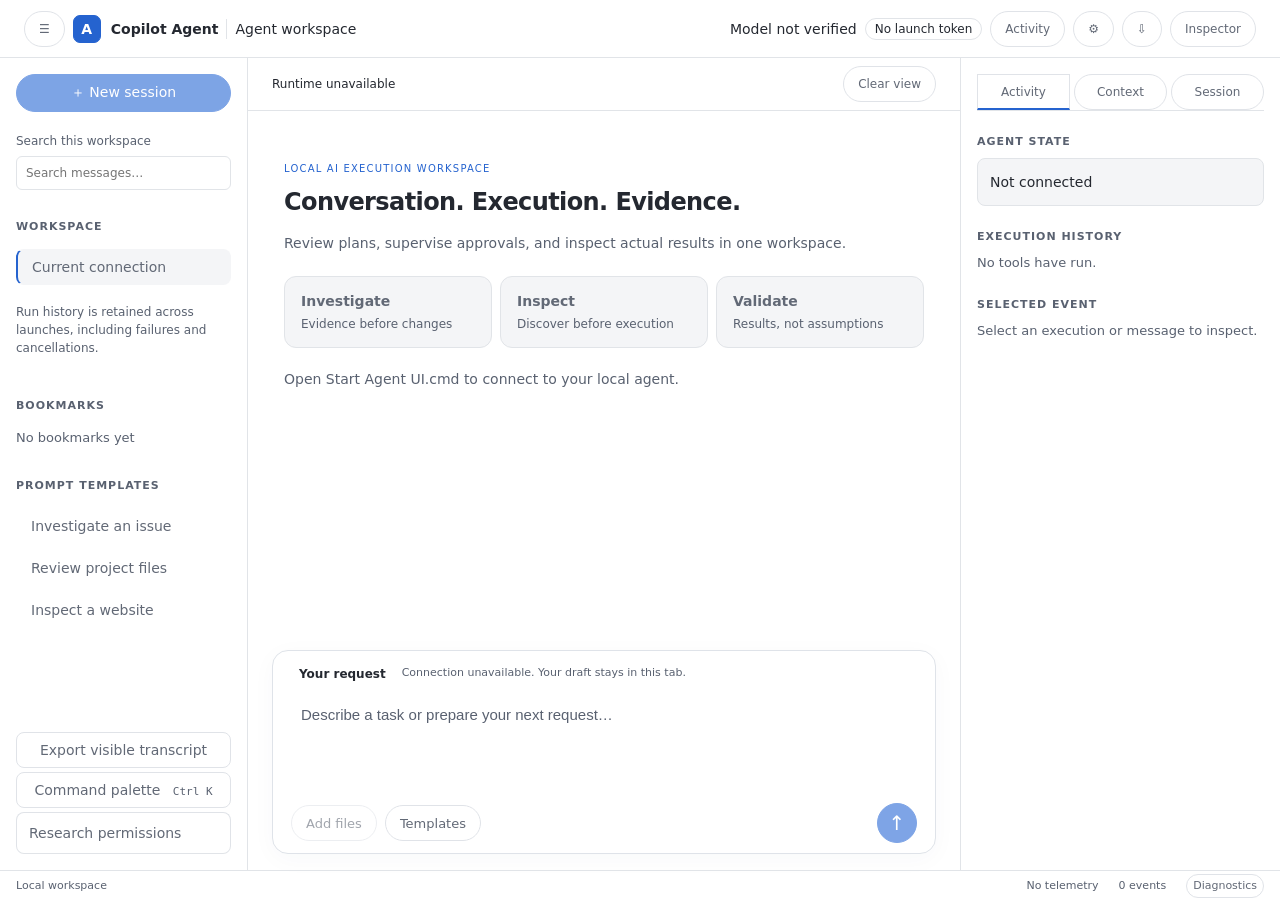
==== commit 9047e7fd: "Add live steering and local attachments" ====
--- a/agent_ui/web/index.html
+++ b/agent_ui/web/index.html
@@ -8,7 +8,7 @@
 <dl class="launch-summary"><div><dt>Browser</dt><dd>Visible Edge</dd></div><div><dt>Model</dt><dd>Choose after starting</dd></div><div><dt>Execution</dt><dd>Approval required for generated code</dd></div></dl>
 <div class="launch-actions"><button id="start-agent" class="primary" type="button" aria-describedby="launch-status">Start agent <span aria-hidden="true">&rarr;</span></button><button id="cancel-launch" type="button">Cancel</button></div>
 <p id="launch-status" class="launch-status" role="status" aria-live="polite" aria-atomic="true">Waiting for the backend start prompt.</p>
-</section><section class="composer-shell"><div id="draft-note" class="muted small"><span id="composer-label">Your request</span><span id="composer-hint">Drafts stay in this tab. Nothing is sent until you choose Send.</span></div><label for="composer" class="sr-only">Request to Copilot</label><textarea id="composer" aria-describedby="composer-hint composer-error" maxlength="100000" placeholder="Describe a task or prepare your next request…" rows="3"></textarea><p id="composer-error" class="composer-error" role="alert" hidden></p><div class="composer-actions"><button id="attach" disabled>Attach files</button><button id="templates">Templates</button><button disabled title="Voice input is not implemented">Voice unavailable</button><span class="spacer"></span><span class="muted small">Ctrl Enter to send</span><button id="stop" hidden>Stop agent</button><button id="send" class="primary" aria-label="Send message" title="Send message" disabled>↑</button></div></section></main>
+</section><section class="composer-shell"><div id="draft-note" class="muted small"><span id="composer-label">Your request</span><span id="composer-hint">Drafts stay in this tab. Nothing is sent until you choose Send.</span></div><label for="composer" class="sr-only">Request to Copilot</label><textarea id="composer" aria-describedby="composer-hint composer-error attachment-status" maxlength="100000" placeholder="Describe a task or prepare your next request…" rows="3"></textarea><input id="file-input" type="file" multiple hidden aria-label="Choose files to attach"><div id="attachments" aria-label="Files selected for this message"></div><p id="attachment-status" class="muted small" role="status" aria-live="polite" aria-atomic="true"></p><div id="outbox" class="outbox" aria-label="Message delivery status" aria-live="polite"></div><p id="composer-error" class="composer-error" role="alert" hidden></p><div class="composer-actions"><button id="attach" type="button" aria-label="Add files to this message">Add files</button><button id="templates">Templates</button><button disabled title="Voice input is not implemented">Voice unavailable</button><span class="spacer"></span><span class="muted small">Ctrl Enter to send</span><button id="stop" hidden>Stop agent</button><button id="send" class="primary" aria-label="Send message" title="Send message" disabled>↑</button></div></section></main>
 <aside id="inspector"><div class="tabs" role="tablist"><button role="tab" aria-selected="true" data-tab="activity">Activity</button><button role="tab" aria-selected="false" data-tab="context">Context</button><button role="tab" aria-selected="false" data-tab="session">Session</button></div><div id="inspector-content"><h2>AGENT STATE</h2><div id="agent-state" class="inspector-card">Not connected</div><h2>EXECUTION HISTORY</h2><div id="tools" class="empty-small">No tools have run.</div><h2>SELECTED EVENT</h2><div id="selection" class="empty-small">Select an execution or message to inspect.</div></div></aside></div>
 <footer><span id="health">Local workspace</span><span class="spacer"></span><span>No telemetry</span><span id="count">0 events</span><button id="debug">Diagnostics</button></footer><div id="live" class="sr-only" role="status" aria-live="polite"></div><div id="toast" role="status" hidden></div>
 <dialog id="modal"><div class="dialog-head"><h2 id="modal-title">Workspace</h2><button id="modal-close" aria-label="Close dialog">×</button></div><div id="modal-content"></div></dialog><script src="app.js"></script></body></html>
--- a/agent_ui/web/styles.css
+++ b/agent_ui/web/styles.css
@@ -78,3 +78,4 @@
  .message-body,.message.user .message-body{min-width:0}.message{min-width:0}
 }
 @media(prefers-reduced-motion:reduce){.launch-card,.launch-card *{transition:none!important;animation:none!important}}
+#attachments{display:flex;flex-wrap:wrap;gap:8px;padding:6px 8px 2px}.attachment-chip{display:flex;align-items:center;gap:12px;max-width:min(100%,540px);padding:7px 10px;border-radius:12px;background:#f5f7fa;border:1px solid #dce2ea}.attachment-meta{display:flex;min-width:0;flex-direction:column;gap:2px}.attachment-meta strong,.attachment-meta span{overflow-wrap:anywhere}.attachment-meta span{font-size:12px;color:#667085}.remove-attachment,.retry-message{font-size:12px!important;padding:5px 9px!important}.outbox{display:grid;gap:6px;max-height:180px;overflow:auto}.outbox-item{display:flex;align-items:center;justify-content:space-between;gap:10px;border:1px solid #dce2ea;border-radius:10px;padding:8px 10px;background:#fff}.outbox-summary{display:grid;gap:2px;min-width:0}.outbox-summary span{font-size:12px;color:#667085}.outbox-item.failed{border-color:#c63d3d;background:#fff8f8}.outbox-item.received{border-color:#8bb89b;background:#f7fcf8}.composer-shell.drop-active{outline:2px dashed #2878c8;outline-offset:3px}.composer-shell{transition:outline-color .12s ease}
